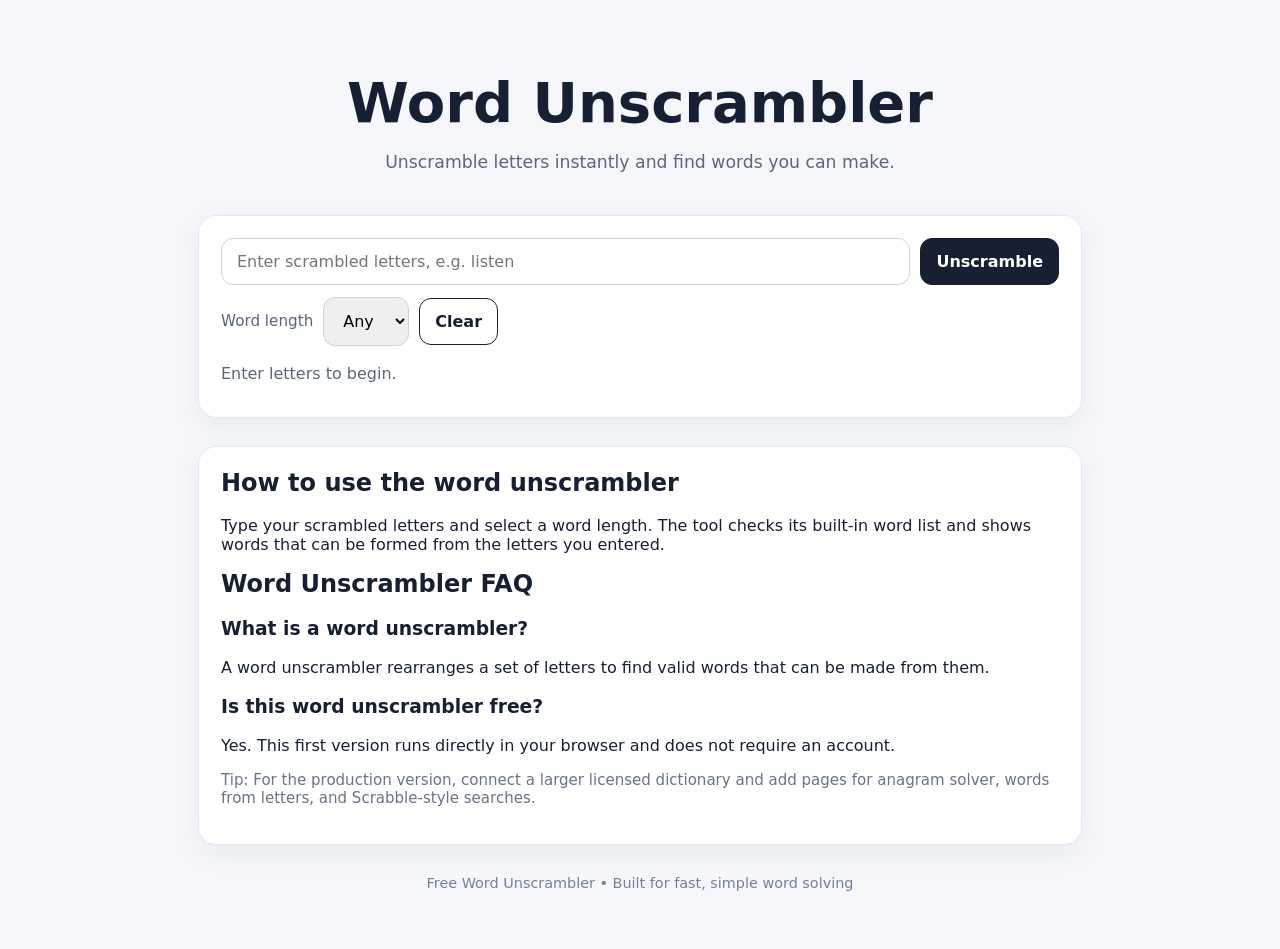
==== index.html @ 933c1307 "Add files via upload" ====
<!doctype html>
<html lang="en">
<head>
<meta charset="utf-8">
<meta name="viewport" content="width=device-width, initial-scale=1">
<title>Word Unscrambler — Unscramble Letters & Find Words</title>
<meta name="description" content="Free word unscrambler and anagram solver. Unscramble letters instantly and find possible words by length.">
<meta name="robots" content="index,follow">
<link rel="canonical" href="https://example.com/word-unscrambler">
<style>
:root{font-family:Inter,system-ui,-apple-system,Segoe UI,Roboto,sans-serif;color:#172033;background:#f5f7fb}
*{box-sizing:border-box} body{margin:0}.wrap{max-width:920px;margin:auto;padding:28px 18px}
header{text-align:center;padding:42px 10px 25px} h1{font-size:clamp(2rem,6vw,3.5rem);margin:0 0 12px} .lead{font-size:1.08rem;color:#5c667a}
.card{background:white;border:1px solid #e2e7f0;border-radius:18px;padding:22px;box-shadow:0 8px 28px rgba(23,32,51,.06)}
.row{display:flex;gap:10px;flex-wrap:wrap} input,button,select{font:inherit;border-radius:12px;padding:13px 15px;border:1px solid #ccd3df} input{flex:1;min-width:220px}button{background:#172033;color:white;border-color:#172033;cursor:pointer;font-weight:700}button.secondary{background:white;color:#172033}
.controls{margin-top:12px;display:flex;gap:10px;align-items:center;flex-wrap:wrap}.controls label{color:#59657a;font-size:.95rem}
#status{margin:18px 0 8px;color:#59657a}.results{display:grid;grid-template-columns:repeat(auto-fill,minmax(130px,1fr));gap:10px;margin-top:12px}
.word{padding:14px;border:1px solid #e2e7f0;border-radius:12px;background:#fafbfe;font-weight:700;text-align:center}
.info{margin-top:28px}.info h2{margin-top:0}.muted{color:#687389;font-size:.94rem}
footer{text-align:center;padding:30px 10px;color:#748096;font-size:.9rem}
</style>
</head>
<body>
<div class="wrap">
<header>
<h1>Word Unscrambler</h1>
<p class="lead">Unscramble letters instantly and find words you can make.</p>
</header>

<main class="card">
<div class="row">
<input id="letters" aria-label="Letters to unscramble" placeholder="Enter scrambled letters, e.g. listen" autocomplete="off">
<button id="solve">Unscramble</button>
</div>
<div class="controls">
<label for="length">Word length</label>
<select id="length">
<option value="all">Any</option><option value="3">3</option><option value="4">4</option>
<option value="5">5</option><option value="6">6</option><option value="7">7</option>
<option value="8">8</option><option value="9">9</option><option value="10">10+</option>
</select>
<button class="secondary" id="clear">Clear</button>
</div>
<div id="status">Enter letters to begin.</div>
<div id="results" class="results" aria-live="polite"></div>
</main>

<section class="card info">
<h2>How to use the word unscrambler</h2>
<p>Type your scrambled letters and select a word length. The tool checks its built-in word list and shows words that can be formed from the letters you entered.</p>
<h2>Word Unscrambler FAQ</h2>
<h3>What is a word unscrambler?</h3>
<p>A word unscrambler rearranges a set of letters to find valid words that can be made from them.</p>
<h3>Is this word unscrambler free?</h3>
<p>Yes. This first version runs directly in your browser and does not require an account.</p>
<p class="muted">Tip: For the production version, connect a larger licensed dictionary and add pages for anagram solver, words from letters, and Scrabble-style searches.</p>
</section>
<footer>Free Word Unscrambler • Built for fast, simple word solving</footer>
</div>

<script>
const WORDS = `able about above act action add after again age ago air all also an and animal answer any apple area arm around as ask at away back bad ball bank base be bear beat beauty because become bed been before began begin being best better between big bird black blue book both box boy bring build business but buy by call came can car care carry case cat cause change children city class clear close cold come common could country course cut day did different do down draw dream drive each early earth easy eat end enough even every eye face family far fast father feel few find first fish five follow food for form found four free friend from full game gave get girl give go good got great green ground group grow had hand happen happy hard has have he head hear help her here high him his home house how however idea if important in into is it its keep kind know large last late later laugh learn leave left less let letter life light like line little live long look lot love made make man many may me mean men might mile mind minute miss more most mother move much must my name near need never new next night no not nothing now number of off often old on once one only open or other our out over own page part people place play point put question quick read real right room run said same saw say school sea second see seem sentence set seven she should show side since six small so some something soon sound still story such take tell ten than that the their them then there these they thing think this those three through time to together too took town tree try two under until up us use very want war was water way we well went were what when where which while who why will with word work world would write year yes you your listen silent enlist inlets stone tones notes below bowels state taste test seat eats team meat tame rate tear ear ate are tea sea star arts rats`.split(/\s+/);
const sorted = [...new Set(WORDS.map(w=>w.toLowerCase()).filter(Boolean))];

function canMake(word, letters){
 const a={}; for(const c of letters)a[c]=(a[c]||0)+1;
 const b={}; for(const c of word)b[c]=(b[c]||0)+1;
 return Object.keys(b).every(c=>(a[c]||0)>=b[c]);
}
function solve(){
 const letters=document.getElementById('letters').value.toLowerCase().replace(/[^a-z]/g,'');
 const filter=document.getElementById('length').value;
 const results=document.getElementById('results'), status=document.getElementById('status');
 results.innerHTML='';
 if(!letters){status.textContent='Enter letters to begin.';return;}
 let matches=sorted.filter(w=>canMake(w,letters));
 if(filter!=='all'){
   const n=Number(filter); matches=matches.filter(w=>n===10?w.length>=10:w.length===n);
 }
 matches.sort((a,b)=>b.length-a.length||a.localeCompare(b));
 status.textContent=`Found ${matches.length} possible word${matches.length===1?'':'s'} from "${letters}".`;
 if(!matches.length){results.innerHTML='<div class="muted">No matches in this starter dictionary. Try different letters or use a shorter word length.</div>';return;}
 for(const w of matches.slice(0,200)){const d=document.createElement('div');d.className='word';d.textContent=w;results.appendChild(d);}
}
document.getElementById('solve').onclick=solve;
document.getElementById('letters').addEventListener('keydown',e=>{if(e.key==='Enter')solve()});
document.getElementById('length').onchange=solve;
document.getElementById('clear').onclick=()=>{document.getElementById('letters').value='';document.getElementById('results').innerHTML='';document.getElementById('status').textContent='Enter letters to begin.';};
</script>
</body>
</html>
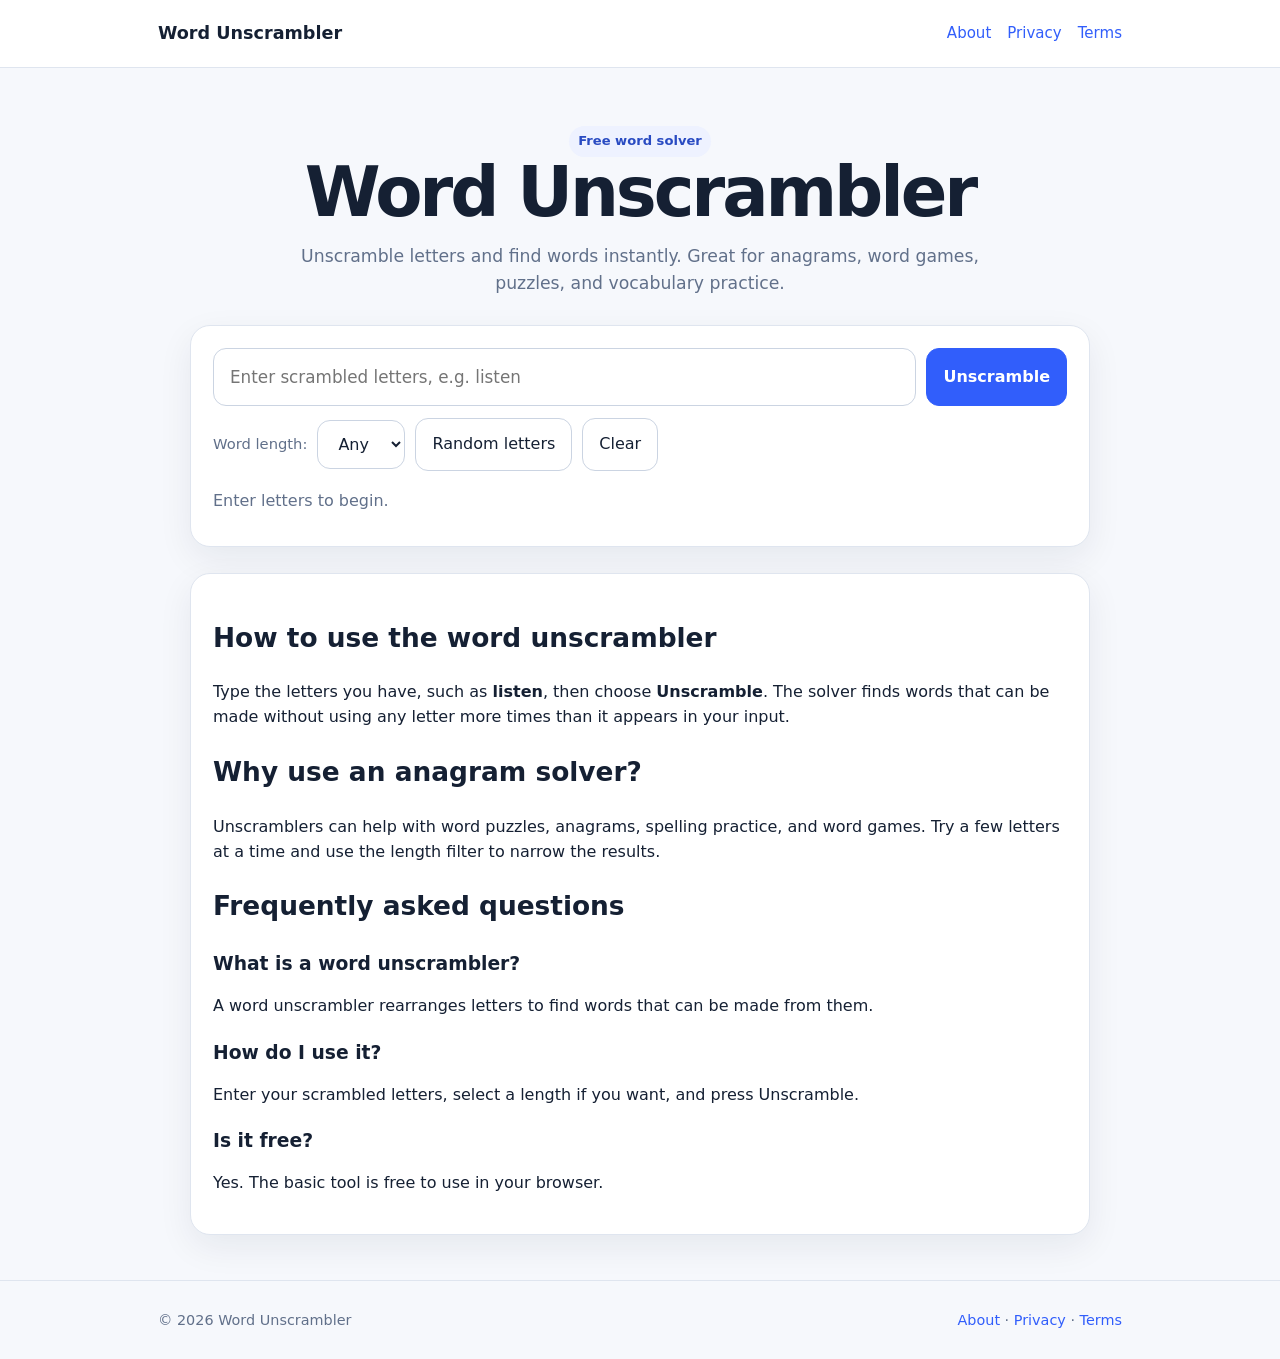
==== commit 571e1e9a: "Add files via upload" ====
--- a/index.html
+++ b/index.html
@@ -3,89 +3,64 @@
 <head>
 <meta charset="utf-8">
 <meta name="viewport" content="width=device-width, initial-scale=1">
-<title>Word Unscrambler — Unscramble Letters & Find Words</title>
-<meta name="description" content="Free word unscrambler and anagram solver. Unscramble letters instantly and find possible words by length.">
+<title>Word Unscrambler - Free Anagram Solver</title>
+<meta name="description" content="Free word unscrambler and anagram solver. Enter your letters to find words you can make, filter by length, and copy results instantly.">
 <meta name="robots" content="index,follow">
-<link rel="canonical" href="https://example.com/word-unscrambler">
-<style>
-:root{font-family:Inter,system-ui,-apple-system,Segoe UI,Roboto,sans-serif;color:#172033;background:#f5f7fb}
-*{box-sizing:border-box} body{margin:0}.wrap{max-width:920px;margin:auto;padding:28px 18px}
-header{text-align:center;padding:42px 10px 25px} h1{font-size:clamp(2rem,6vw,3.5rem);margin:0 0 12px} .lead{font-size:1.08rem;color:#5c667a}
-.card{background:white;border:1px solid #e2e7f0;border-radius:18px;padding:22px;box-shadow:0 8px 28px rgba(23,32,51,.06)}
-.row{display:flex;gap:10px;flex-wrap:wrap} input,button,select{font:inherit;border-radius:12px;padding:13px 15px;border:1px solid #ccd3df} input{flex:1;min-width:220px}button{background:#172033;color:white;border-color:#172033;cursor:pointer;font-weight:700}button.secondary{background:white;color:#172033}
-.controls{margin-top:12px;display:flex;gap:10px;align-items:center;flex-wrap:wrap}.controls label{color:#59657a;font-size:.95rem}
-#status{margin:18px 0 8px;color:#59657a}.results{display:grid;grid-template-columns:repeat(auto-fill,minmax(130px,1fr));gap:10px;margin-top:12px}
-.word{padding:14px;border:1px solid #e2e7f0;border-radius:12px;background:#fafbfe;font-weight:700;text-align:center}
-.info{margin-top:28px}.info h2{margin-top:0}.muted{color:#687389;font-size:.94rem}
-footer{text-align:center;padding:30px 10px;color:#748096;font-size:.9rem}
-</style>
+<link rel="canonical" href="https://ryandavid14el-rgb.github.io/">
+<link rel="stylesheet" href="style.css">
+<script type="application/ld+json">
+{"@context":"https://schema.org","@type":"WebApplication","name":"Word Unscrambler","url":"https://ryandavid14el-rgb.github.io/","applicationCategory":"UtilitiesApplication","operatingSystem":"Any","description":"Free browser-based word unscrambler and anagram solver."}
+</script>
+<script type="application/ld+json">
+{"@context":"https://schema.org","@type":"FAQPage","mainEntity":[
+{"@type":"Question","name":"What is a word unscrambler?","acceptedAnswer":{"@type":"Answer","text":"A word unscrambler rearranges letters to find words that can be made from the letters you enter."}},
+{"@type":"Question","name":"How do I use the word unscrambler?","acceptedAnswer":{"@type":"Answer","text":"Enter your scrambled letters, optionally choose a word length, and select Unscramble. The results show words that can be formed from the available letters."}},
+{"@type":"Question","name":"Is this word unscrambler free?","acceptedAnswer":{"@type":"Answer","text":"Yes. The tool is free to use in your browser."}}
+]}
+</script>
 </head>
 <body>
-<div class="wrap">
-<header>
-<h1>Word Unscrambler</h1>
-<p class="lead">Unscramble letters instantly and find words you can make.</p>
-</header>
-
-<main class="card">
-<div class="row">
-<input id="letters" aria-label="Letters to unscramble" placeholder="Enter scrambled letters, e.g. listen" autocomplete="off">
-<button id="solve">Unscramble</button>
-</div>
-<div class="controls">
-<label for="length">Word length</label>
-<select id="length">
-<option value="all">Any</option><option value="3">3</option><option value="4">4</option>
-<option value="5">5</option><option value="6">6</option><option value="7">7</option>
-<option value="8">8</option><option value="9">9</option><option value="10">10+</option>
-</select>
-<button class="secondary" id="clear">Clear</button>
-</div>
-<div id="status">Enter letters to begin.</div>
-<div id="results" class="results" aria-live="polite"></div>
+<header><div class="wrap nav"><a class="brand" href="./">Word Unscrambler</a><nav class="navlinks"><a href="about.html">About</a><a href="privacy.html">Privacy</a><a href="terms.html">Terms</a></nav></div></header>
+<main class="wrap">
+<section class="hero"><span class="pill">Free word solver</span><h1>Word Unscrambler</h1><p>Unscramble letters and find words instantly. Great for anagrams, word games, puzzles, and vocabulary practice.</p></section>
+<section class="card solver" aria-label="Word unscrambler">
+<div class="form"><input id="letters" class="input" maxlength="30" autocomplete="off" autocapitalize="none" spellcheck="false" placeholder="Enter scrambled letters, e.g. listen" aria-label="Scrambled letters"><button id="solve" class="primary">Unscramble</button></div>
+<div class="controls"><label for="length">Word length:</label><select id="length"><option value="all">Any</option><option>2</option><option>3</option><option>4</option><option>5</option><option>6</option><option>7</option><option>8</option><option>9</option><option value="10">10+</option></select><button id="random">Random letters</button><button id="clear">Clear</button></div>
+<div id="status" class="status" aria-live="polite">Enter letters to begin.</div><div id="results" class="results" aria-live="polite"></div>
+</section>
+<section class="section card"><h2>How to use the word unscrambler</h2><p>Type the letters you have, such as <strong>listen</strong>, then choose <strong>Unscramble</strong>. The solver finds words that can be made without using any letter more times than it appears in your input.</p><h2>Why use an anagram solver?</h2><p>Unscramblers can help with word puzzles, anagrams, spelling practice, and word games. Try a few letters at a time and use the length filter to narrow the results.</p><h2>Frequently asked questions</h2><h3>What is a word unscrambler?</h3><p>A word unscrambler rearranges letters to find words that can be made from them.</p><h3>How do I use it?</h3><p>Enter your scrambled letters, select a length if you want, and press Unscramble.</p><h3>Is it free?</h3><p>Yes. The basic tool is free to use in your browser.</p></section>
 </main>
-
-<section class="card info">
-<h2>How to use the word unscrambler</h2>
-<p>Type your scrambled letters and select a word length. The tool checks its built-in word list and shows words that can be formed from the letters you entered.</p>
-<h2>Word Unscrambler FAQ</h2>
-<h3>What is a word unscrambler?</h3>
-<p>A word unscrambler rearranges a set of letters to find valid words that can be made from them.</p>
-<h3>Is this word unscrambler free?</h3>
-<p>Yes. This first version runs directly in your browser and does not require an account.</p>
-<p class="muted">Tip: For the production version, connect a larger licensed dictionary and add pages for anagram solver, words from letters, and Scrabble-style searches.</p>
-</section>
-<footer>Free Word Unscrambler • Built for fast, simple word solving</footer>
-</div>
-
+<footer><div class="wrap foot"><span>© 2026 Word Unscrambler</span><span><a href="about.html">About</a> · <a href="privacy.html">Privacy</a> · <a href="terms.html">Terms</a></span></div></footer>
+<script src="wordlist.js"></script>
 <script>
-const WORDS = `able about above act action add after again age ago air all also an and animal answer any apple area arm around as ask at away back bad ball bank base be bear beat beauty because become bed been before began begin being best better between big bird black blue book both box boy bring build business but buy by call came can car care carry case cat cause change children city class clear close cold come common could country course cut day did different do down draw dream drive each early earth easy eat end enough even every eye face family far fast father feel few find first fish five follow food for form found four free friend from full game gave get girl give go good got great green ground group grow had hand happen happy hard has have he head hear help her here high him his home house how however idea if important in into is it its keep kind know large last late later laugh learn leave left less let letter life light like line little live long look lot love made make man many may me mean men might mile mind minute miss more most mother move much must my name near need never new next night no not nothing now number of off often old on once one only open or other our out over own page part people place play point put question quick read real right room run said same saw say school sea second see seem sentence set seven she should show side since six small so some something soon sound still story such take tell ten than that the their them then there these they thing think this those three through time to together too took town tree try two under until up us use very want war was water way we well went were what when where which while who why will with word work world would write year yes you your listen silent enlist inlets stone tones notes below bowels state taste test seat eats team meat tame rate tear ear ate are tea sea star arts rats`.split(/\s+/);
-const sorted = [...new Set(WORDS.map(w=>w.toLowerCase()).filter(Boolean))];
-
-function canMake(word, letters){
- const a={}; for(const c of letters)a[c]=(a[c]||0)+1;
- const b={}; for(const c of word)b[c]=(b[c]||0)+1;
- return Object.keys(b).every(c=>(a[c]||0)>=b[c]);
+"use strict";
+const WORDS = Array.isArray(window.WORDS) ? window.WORDS : [];
+const byLength = new Map();
+for (const w of WORDS) { const n=w.length; if(!byLength.has(n)) byLength.set(n,[]); byLength.get(n).push(w); }
+function counts(s){const c=Object.create(null);for(const ch of s)c[ch]=(c[ch]||0)+1;return c}
+function canMake(word, available){const c=counts(word);for(const k in c)if((available[k]||0)<c[k])return false;return true}
+function normalize(v){return v.toLowerCase().replace(/[^a-z]/g,"").slice(0,30)}
+function solve(){
+ const letters=normalize(document.getElementById("letters").value);
+ const filter=document.getElementById("length").value;
+ const status=document.getElementById("status"), results=document.getElementById("results");
+ results.innerHTML="";
+ if(!letters){status.textContent="Enter letters to begin.";return}
+ const available=counts(letters);
+ let candidates=[];
+ if(filter==="all"){for(const arr of byLength.values())candidates.push(...arr)}
+ else {const n=Number(filter);for(const [len,arr] of byLength){if(n===10?len>=10:len===n)candidates.push(...arr)}}
+ const matches=candidates.filter(w=>w.length<=letters.length&&canMake(w,available)).sort((a,b)=>b.length-a.length||a.localeCompare(b));
+ status.textContent=`Found ${matches.length.toLocaleString()} possible word${matches.length===1?"":"s"} from "${letters}".`;
+ if(!matches.length){results.innerHTML='<div class="empty">No matches found. Try different letters or a shorter word length.</div>';return}
+ const frag=document.createDocumentFragment();
+ for(const w of matches.slice(0,300)){const item=document.createElement("div");item.className="word";const text=document.createElement("span");text.textContent=w;const copy=document.createElement("button");copy.type="button";copy.textContent="Copy";copy.onclick=async()=>{try{await navigator.clipboard.writeText(w);copy.textContent="Copied";setTimeout(()=>copy.textContent="Copy",900)}catch{copy.textContent="Select"}};item.append(text,copy);frag.appendChild(item)}
+ results.appendChild(frag);
 }
-function solve(){
- const letters=document.getElementById('letters').value.toLowerCase().replace(/[^a-z]/g,'');
- const filter=document.getElementById('length').value;
- const results=document.getElementById('results'), status=document.getElementById('status');
- results.innerHTML='';
- if(!letters){status.textContent='Enter letters to begin.';return;}
- let matches=sorted.filter(w=>canMake(w,letters));
- if(filter!=='all'){
-   const n=Number(filter); matches=matches.filter(w=>n===10?w.length>=10:w.length===n);
- }
- matches.sort((a,b)=>b.length-a.length||a.localeCompare(b));
- status.textContent=`Found ${matches.length} possible word${matches.length===1?'':'s'} from "${letters}".`;
- if(!matches.length){results.innerHTML='<div class="muted">No matches in this starter dictionary. Try different letters or use a shorter word length.</div>';return;}
- for(const w of matches.slice(0,200)){const d=document.createElement('div');d.className='word';d.textContent=w;results.appendChild(d);}
-}
-document.getElementById('solve').onclick=solve;
-document.getElementById('letters').addEventListener('keydown',e=>{if(e.key==='Enter')solve()});
-document.getElementById('length').onchange=solve;
-document.getElementById('clear').onclick=()=>{document.getElementById('letters').value='';document.getElementById('results').innerHTML='';document.getElementById('status').textContent='Enter letters to begin.';};
+document.getElementById("solve").addEventListener("click",solve);
+document.getElementById("letters").addEventListener("keydown",e=>{if(e.key==="Enter")solve()});
+document.getElementById("length").addEventListener("change",solve);
+document.getElementById("clear").addEventListener("click",()=>{document.getElementById("letters").value="";document.getElementById("results").innerHTML="";document.getElementById("status").textContent="Enter letters to begin."});
+document.getElementById("random").addEventListener("click",()=>{const pool="aeilnorstu";let s="";for(let i=0;i<7;i++)s+=pool[Math.floor(Math.random()*pool.length)];document.getElementById("letters").value=s;solve()});
 </script>
-</body>
-</html>+</body></html>
--- a/style.css
+++ b/style.css
@@ -0,0 +1,11 @@
+:root{--bg:#f6f8fc;--card:#fff;--ink:#152033;--muted:#61708a;--line:#dfe5ef;--accent:#315efb;--accent2:#244bd0;--good:#087f5b}
+*{box-sizing:border-box}html{scroll-behavior:smooth}body{margin:0;background:var(--bg);color:var(--ink);font-family:Inter,system-ui,-apple-system,BlinkMacSystemFont,"Segoe UI",sans-serif;line-height:1.55}
+a{color:var(--accent);text-decoration:none}a:hover{text-decoration:underline}.wrap{max-width:1000px;margin:auto;padding:0 18px}
+header{padding:20px 0;border-bottom:1px solid var(--line);background:#fff}.nav{display:flex;align-items:center;justify-content:space-between;gap:20px}.brand{font-weight:850;color:var(--ink);font-size:1.1rem}.navlinks{display:flex;gap:16px;font-size:.94rem}
+.hero{text-align:center;padding:58px 0 28px}.hero h1{font-size:clamp(2.25rem,7vw,4.3rem);line-height:1.03;margin:0 0 16px;letter-spacing:-.045em}.hero p{max-width:680px;margin:0 auto;color:var(--muted);font-size:1.08rem}
+.card{background:var(--card);border:1px solid var(--line);border-radius:20px;padding:22px;box-shadow:0 12px 35px rgba(21,32,51,.07)}.solver{margin:0 auto;max-width:900px}
+.form{display:flex;gap:10px}.form input{flex:1;min-width:0}.input{width:100%;border:1px solid #cbd4e2;border-radius:13px;padding:15px 16px;font:inherit;font-size:1.05rem;outline:none}.input:focus{border-color:var(--accent);box-shadow:0 0 0 3px rgba(49,94,251,.12)}
+button,select{font:inherit;border-radius:13px;padding:13px 16px;border:1px solid #cbd4e2;background:#fff;color:var(--ink);cursor:pointer}button.primary{background:var(--accent);color:#fff;border-color:var(--accent);font-weight:750}button.primary:hover{background:var(--accent2)}button:hover{border-color:#9eabc0}.controls{display:flex;gap:10px;flex-wrap:wrap;align-items:center;margin-top:12px}.controls label{font-size:.92rem;color:var(--muted)}.status{margin:18px 0 10px;color:var(--muted);min-height:24px}.results{display:grid;grid-template-columns:repeat(auto-fill,minmax(135px,1fr));gap:10px}.word{border:1px solid var(--line);background:#fbfcff;border-radius:13px;padding:13px;text-align:center;font-weight:750;display:flex;justify-content:space-between;align-items:center;gap:6px}.word button{padding:5px 8px;border-radius:8px;font-size:.8rem}.empty{padding:20px;border:1px dashed #cbd4e2;border-radius:13px;color:var(--muted)}
+.section{margin:26px auto;max-width:900px}.section h2{font-size:1.65rem}.section h3{margin-bottom:6px}.note{font-size:.92rem;color:var(--muted)}.pill{display:inline-block;padding:5px 9px;border-radius:999px;background:#eef2ff;color:#294bc2;font-size:.82rem;font-weight:700}
+footer{border-top:1px solid var(--line);margin-top:45px;padding:28px 0;color:var(--muted);font-size:.9rem}.foot{display:flex;justify-content:space-between;gap:18px;flex-wrap:wrap}
+@media(max-width:650px){.navlinks{gap:10px;font-size:.85rem}.form{flex-direction:column}.form button{width:100%}.hero{padding-top:42px}.card{padding:16px}}
